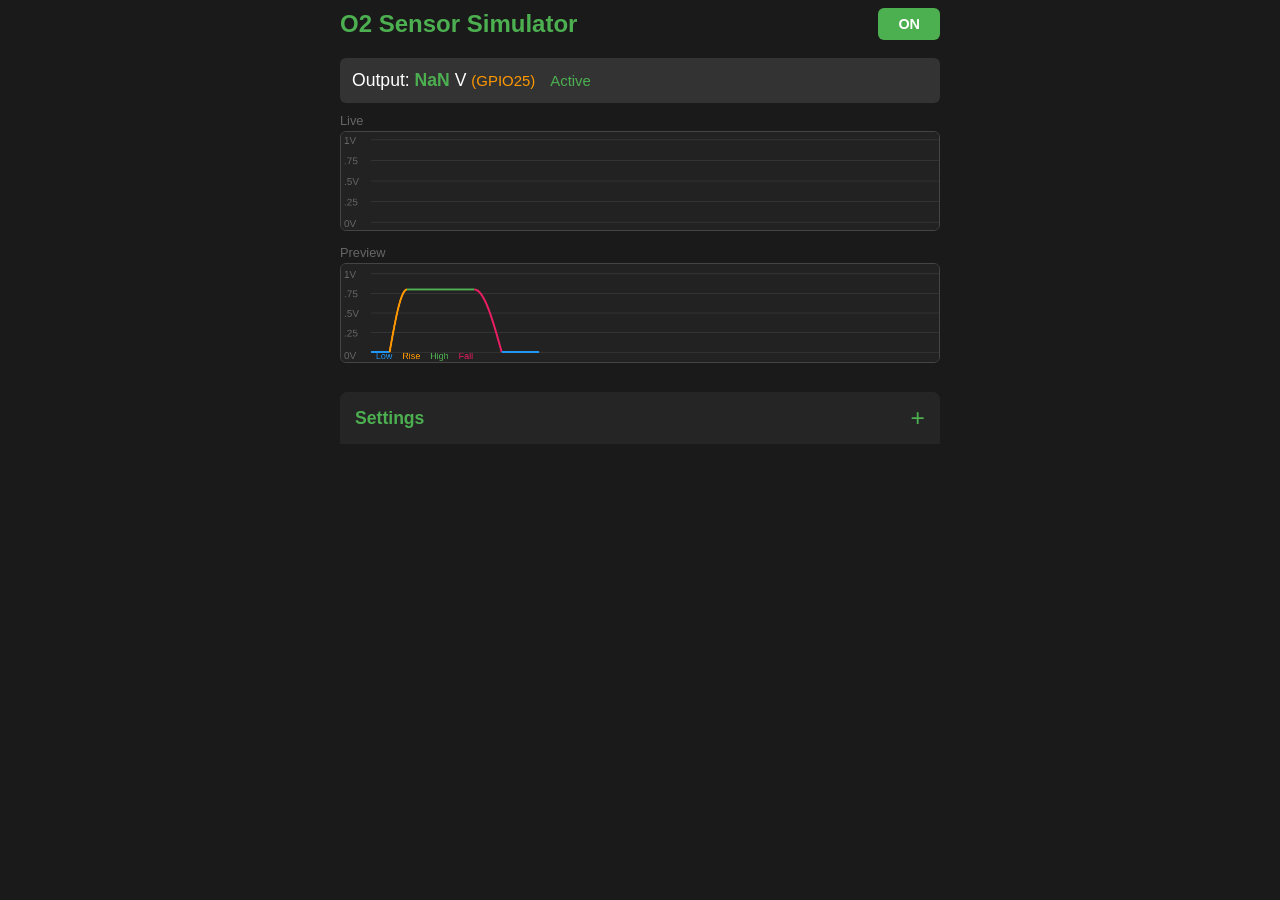
==== data/index.html @ bafab9a0 "ESP32 port with web interface - Ported from Teensy to ESP32 with WiFi/web control - Web UI with live" ====
<!DOCTYPE html>
<html>
<head>
  <title>O2 Simulator</title>
  <meta name="viewport" content="width=device-width, initial-scale=1, maximum-scale=1, user-scalable=no">
  <link rel="stylesheet" href="style.css">
</head>
<body>
  <div class="sticky-header">
    <div class="header-row">
      <h1>O2 Sensor Simulator</h1>
      <button id="toggleBtn" class="btn-toggle" onclick="toggleOutput()">ON</button>
    </div>
    <div class="status">Output: <span id="voltage">0.00</span> V <span class="pin-label">(GPIO25)</span> <span id="outputStatus" class="output-active">Active</span></div>

    <div class="graph-label">Live</div>
    <canvas id="liveTrace" title="Double-click to toggle colors"></canvas>

    <div class="graph-label">Preview</div>
    <canvas id="waveform"></canvas>
  </div>

  <div class="container">
    <details class="settings-panel">
      <summary>Settings</summary>
      <div class="settings-content">
        <div class="settings-scroll">
          <h2>Voltage</h2>
          <div class="grid">
            <div class="form-group">
              <label>Min Voltage (V)</label>
              <input type="number" id="minVoltage" step="0.1" min="0" max="1" inputmode="decimal" title="Lean signal voltage (typical 0.1-0.2V)">
            </div>
            <div class="form-group">
              <label>Max Voltage (V)</label>
              <input type="number" id="maxVoltage" step="0.1" min="0" max="1" inputmode="decimal" title="Rich signal voltage (typical 0.7-0.9V)">
            </div>
          </div>

          <h2>Transition Times</h2>
          <div class="grid">
            <div class="form-group">
              <label class="color-rise">Rise Time (Sec)</label>
              <input type="number" id="riseTime" step="0.1" min="0.1" max="10" inputmode="decimal" title="Time to transition from low to high voltage">
            </div>
            <div class="form-group">
              <label class="color-fall">Fall Time (Sec)</label>
              <input type="number" id="fallTime" step="0.1" min="0.1" max="10" inputmode="decimal" title="Time to transition from high to low voltage">
            </div>
          </div>

          <h2>Hold Times</h2>
          <div class="grid">
            <div class="form-group">
              <label class="color-high">Min High (Sec)</label>
              <input type="number" id="minHighTime" step="0.25" min="0.25" max="30" inputmode="decimal" title="Minimum time to hold at high voltage (random between min/max)">
            </div>
            <div class="form-group">
              <label class="color-high">Max High (Sec)</label>
              <input type="number" id="maxHighTime" step="0.25" min="0.25" max="30" inputmode="decimal" title="Maximum time to hold at high voltage (random between min/max)">
            </div>
            <div class="form-group">
              <label class="color-low">Min Low (Sec)</label>
              <input type="number" id="minLowTime" step="0.25" min="0.25" max="30" inputmode="decimal" title="Minimum time to hold at low voltage (random between min/max)">
            </div>
            <div class="form-group">
              <label class="color-low">Max Low (Sec)</label>
              <input type="number" id="maxLowTime" step="0.25" min="0.25" max="30" inputmode="decimal" title="Maximum time to hold at low voltage (random between min/max)">
            </div>
          </div>

          <h2>Presets</h2>
          <div class="preset-buttons">
            <button onclick="loadPreset('normal')" class="btn-preset">Normal</button>
            <button onclick="loadPreset('aggressive')" class="btn-preset">Aggressive</button>
            <button onclick="loadPreset('slow')" class="btn-preset">Slow</button>
          </div>

          <h2>Config</h2>
          <div class="config-buttons">
            <button onclick="exportConfig()" class="btn-export">Export</button>
            <button onclick="document.getElementById('importFile').click()" class="btn-import">Import</button>
            <input type="file" id="importFile" accept=".json" onchange="importConfig(this)" style="display:none">
          </div>
        </div>

        <div class="settings-footer">
          <div class="footer-left">
            <a href="/firmware" class="btn-firmware">FW Update</a>
            <span class="version-info" id="versionInfo">v--</span>
          </div>
          <div class="btn-group-right">
            <button onclick="loadConfig()" class="btn-secondary">Reset</button>
            <button onclick="applyConfig()">Apply</button>
          </div>
        </div>
      </div>
    </details>
  </div>

  <script src="app.js"></script>
</body>
</html>
---- data/style.css ----
* { box-sizing: border-box; }

body {
  font-family: -apple-system, BlinkMacSystemFont, 'Segoe UI', Roboto, sans-serif;
  margin: 0;
  padding: 15px;
  background: #1a1a1a;
  color: #fff;
  height: 100vh;
  overflow: hidden;
}

h1 {
  color: #4CAF50;
  font-size: 1.5em;
  margin: 15px 0 10px 0;
}

.sticky-header {
  background: #1a1a1a;
  padding: 0 15px 10px 15px;
  margin: -15px -15px 0 -15px;
  max-width: 630px;
  margin-left: auto;
  margin-right: auto;
}

@media (min-width: 631px) {
  .sticky-header {
    margin-left: calc((100% - 630px) / 2);
    margin-right: calc((100% - 630px) / 2);
  }
}

h2 {
  font-size: 1.2em;
  margin: 20px 0 10px 0;
}

.container {
  max-width: 600px;
  margin: 0 auto;
}

.form-group {
  margin: 12px 0;
}

label {
  display: block;
  margin-bottom: 5px;
  color: #aaa;
  font-size: 0.9em;
}

input[type="number"] {
  width: 100%;
  max-width: 150px;
  padding: 10px;
  background: #333;
  border: 1px solid #555;
  color: #fff;
  border-radius: 6px;
  font-size: 16px;
}

button {
  background: #4CAF50;
  color: white;
  padding: 12px 24px;
  border: none;
  cursor: pointer;
  border-radius: 6px;
  margin: 5px;
  font-size: 1em;
  touch-action: manipulation;
}

button:hover,
button:active {
  background: #45a049;
}

.btn-secondary {
  background: #666;
}

.btn-secondary:hover,
.btn-secondary:active {
  background: #555;
}

canvas {
  width: 100%;
  height: 100px;
  background: #222;
  border: 1px solid #444;
  border-radius: 6px;
}

.graph-label {
  font-size: 0.8em;
  color: #666;
  margin: 10px 0 3px 0;
}

.status {
  padding: 12px;
  background: #333;
  border-radius: 6px;
  margin: 10px 0;
  font-size: 1.1em;
}

.status span#voltage {
  color: #4CAF50;
  font-weight: bold;
}

.status .pin-label {
  color: #FF9800 !important;
  font-weight: normal;
  font-size: 0.85em;
}

.grid {
  display: grid;
  grid-template-columns: 1fr 1fr;
  gap: 10px;
}

@media (max-width: 400px) {
  .grid {
    grid-template-columns: 1fr;
  }
  input[type="number"] {
    max-width: 100%;
  }
}

.btn-group {
  margin-top: 20px;
  text-align: center;
}

/* Waveform color-coded labels */
.color-low { color: #2196F3; }
.color-rise { color: #FF9800; }
.color-high { color: #4CAF50; }
.color-fall { color: #E91E63; }

/* Collapsible settings panel */
.settings-panel {
  background: #252525;
  border-radius: 8px;
  margin-top: 15px;
}

.settings-panel summary {
  position: sticky;
  top: 0;
  z-index: 50;
  background: #252525;
  padding: 12px 15px;
  cursor: pointer;
  font-size: 1.1em;
  font-weight: bold;
  color: #4CAF50;
  list-style: none;
  display: flex;
  justify-content: space-between;
  align-items: center;
  border-radius: 8px 8px 0 0;
}

.settings-panel[open] .settings-content {
  display: flex;
  flex-direction: column;
  max-height: calc(100vh - 460px);
}

.settings-panel summary::-webkit-details-marker {
  display: none;
}

.settings-panel summary::after {
  content: '+';
  font-size: 1.4em;
  font-weight: normal;
  transition: transform 0.5s ease;
}

.settings-panel[open] summary::after {
  content: '+';
  transform: rotate(45deg);
}

.settings-content {
  padding: 0 15px 15px 15px;
  display: none;
  animation: slideDown 0.5s ease;
}

.settings-panel[open] .settings-content {
  display: flex;
}

@keyframes slideDown {
  from {
    opacity: 0;
    transform: translateY(-10px);
  }
  to {
    opacity: 1;
    transform: translateY(0);
  }
}

@keyframes slideUp {
  from {
    opacity: 1;
    transform: translateY(0);
  }
  to {
    opacity: 0;
    transform: translateY(-10px);
  }
}

.settings-content.closing {
  animation: slideUp 0.5s ease;
}

.settings-panel.closing {
  animation: panelFadeOut 0.5s ease forwards;
}

@keyframes panelFadeOut {
  from {
    background: #252525;
  }
  to {
    background: transparent;
  }
}

.settings-content h2 {
  margin-top: 15px;
}

.settings-scroll {
  flex: 1;
  overflow-y: auto;
  padding-right: 5px;
}

.settings-scroll h2:first-child {
  margin-top: 0;
}

.settings-footer {
  flex-shrink: 0;
  display: flex;
  justify-content: space-between;
  align-items: center;
  padding-top: 10px;
  border-top: 1px solid #444;
  margin-top: 10px;
}

.btn-group-right {
  display: flex;
  gap: 5px;
}

.btn-group-right button {
  margin: 0;
}

.btn-firmware {
  background: #FF9800;
  color: #1a1a1a;
  padding: 10px 16px;
  border-radius: 6px;
  text-decoration: none;
  font-weight: bold;
  font-size: 0.9em;
}

.btn-firmware:hover {
  background: #ffb74d;
}

/* Header row with toggle button */
.header-row {
  display: flex;
  justify-content: space-between;
  align-items: center;
}

.header-row h1 {
  margin: 10px 0;
}

.btn-toggle {
  padding: 8px 20px;
  font-size: 0.9em;
  font-weight: bold;
  margin: 0;
}

.btn-toggle.off {
  background: #e74c3c;
}

.btn-toggle.off:hover {
  background: #c0392b;
}

/* Output status indicator */
.output-active {
  color: #4CAF50;
  font-size: 0.85em;
  margin-left: 10px;
}

.output-disabled {
  color: #e74c3c;
  font-size: 0.85em;
  margin-left: 10px;
}

/* Preset buttons */
.preset-buttons {
  display: flex;
  gap: 8px;
  flex-wrap: wrap;
}

.btn-preset {
  padding: 8px 16px;
  font-size: 0.85em;
  margin: 0;
}

.btn-preset:nth-child(1) {
  background: #4CAF50;
}
.btn-preset:nth-child(1):hover {
  background: #45a049;
}

.btn-preset:nth-child(2) {
  background: #FF9800;
}
.btn-preset:nth-child(2):hover {
  background: #e68a00;
}

.btn-preset:nth-child(3) {
  background: #3498db;
}
.btn-preset:nth-child(3):hover {
  background: #2980b9;
}

/* Config export/import buttons */
.config-buttons {
  display: flex;
  gap: 8px;
  align-items: center;
}

.btn-export,
.btn-import {
  display: inline-flex;
  align-items: center;
  justify-content: center;
  padding: 0 16px;
  height: 34px;
  border-radius: 6px;
  font-family: inherit;
  font-size: 0.85em;
  font-weight: bold;
  text-decoration: none;
  cursor: pointer;
  box-sizing: border-box;
  border: none;
  line-height: 1;
}

.btn-export {
  background: #9b59b6;
  color: white;
}

.btn-export:hover {
  background: #8e44ad;
}

.btn-import {
  background: #1abc9c;
  color: white;
}

.btn-import:hover {
  background: #16a085;
}

.btn-import input[type="file"] {
  display: none;
}

/* Footer left section */
.footer-left {
  display: flex;
  align-items: center;
  gap: 10px;
}

.version-info {
  color: #666;
  font-size: 0.8em;
}

/* Toast notifications */
.toast {
  position: fixed;
  top: 20px;
  left: 50%;
  transform: translateX(-50%) translateY(-100px);
  background: #4CAF50;
  color: white;
  padding: 12px 24px;
  border-radius: 6px;
  font-size: 0.9em;
  font-weight: bold;
  z-index: 9999;
  opacity: 0;
  transition: transform 0.3s ease, opacity 0.3s ease;
  box-shadow: 0 4px 12px rgba(0, 0, 0, 0.4);
}

.toast.show {
  transform: translateX(-50%) translateY(0);
  opacity: 1;
}

.toast-error {
  background: #e74c3c;
}
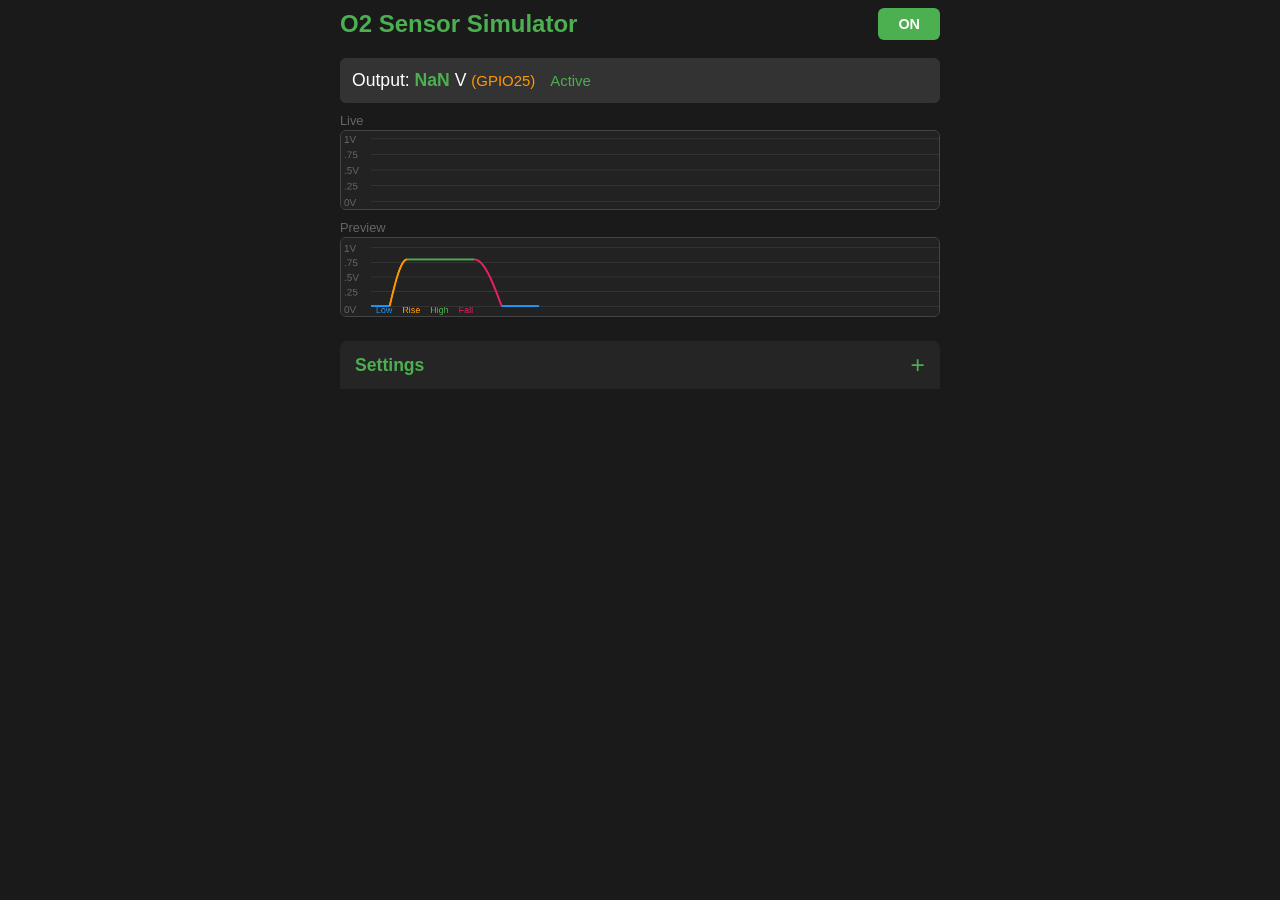
==== commit 6fc2a42b: "Improve mobile/desktop UI and add settings change tracking - Add desktop compact layout via media qu" ====
--- a/data/index.html
+++ b/data/index.html
@@ -29,11 +29,11 @@
           <div class="grid">
             <div class="form-group">
               <label>Min Voltage (V)</label>
-              <input type="number" id="minVoltage" step="0.1" min="0" max="1" inputmode="decimal" title="Lean signal voltage (typical 0.1-0.2V)">
+              <input type="number" id="minVoltage" step="0.1" min="0" max="1" inputmode="decimal" value="0" title="Lean signal voltage (typical 0.1-0.2V)">
             </div>
             <div class="form-group">
               <label>Max Voltage (V)</label>
-              <input type="number" id="maxVoltage" step="0.1" min="0" max="1" inputmode="decimal" title="Rich signal voltage (typical 0.7-0.9V)">
+              <input type="number" id="maxVoltage" step="0.1" min="0" max="1" inputmode="decimal" value="0.8" title="Rich signal voltage (typical 0.7-0.9V)">
             </div>
           </div>
 
@@ -41,11 +41,11 @@
           <div class="grid">
             <div class="form-group">
               <label class="color-rise">Rise Time (Sec)</label>
-              <input type="number" id="riseTime" step="0.1" min="0.1" max="10" inputmode="decimal" title="Time to transition from low to high voltage">
+              <input type="number" id="riseTime" step="0.1" min="0.1" max="10" inputmode="decimal" value="0.7" title="Time to transition from low to high voltage">
             </div>
             <div class="form-group">
               <label class="color-fall">Fall Time (Sec)</label>
-              <input type="number" id="fallTime" step="0.1" min="0.1" max="10" inputmode="decimal" title="Time to transition from high to low voltage">
+              <input type="number" id="fallTime" step="0.1" min="0.1" max="10" inputmode="decimal" value="1.1" title="Time to transition from high to low voltage">
             </div>
           </div>
 
@@ -53,19 +53,19 @@
           <div class="grid">
             <div class="form-group">
               <label class="color-high">Min High (Sec)</label>
-              <input type="number" id="minHighTime" step="0.25" min="0.25" max="30" inputmode="decimal" title="Minimum time to hold at high voltage (random between min/max)">
+              <input type="number" id="minHighTime" step="0.25" min="0.25" max="15" inputmode="decimal" value="1.25" title="Minimum time to hold at high voltage (random between min/max)">
             </div>
             <div class="form-group">
               <label class="color-high">Max High (Sec)</label>
-              <input type="number" id="maxHighTime" step="0.25" min="0.25" max="30" inputmode="decimal" title="Maximum time to hold at high voltage (random between min/max)">
+              <input type="number" id="maxHighTime" step="0.25" min="0.25" max="15" inputmode="decimal" value="10" title="Maximum time to hold at high voltage (random between min/max)">
             </div>
             <div class="form-group">
               <label class="color-low">Min Low (Sec)</label>
-              <input type="number" id="minLowTime" step="0.25" min="0.25" max="30" inputmode="decimal" title="Minimum time to hold at low voltage (random between min/max)">
+              <input type="number" id="minLowTime" step="0.25" min="0.25" max="15" inputmode="decimal" value="1.25" title="Minimum time to hold at low voltage (random between min/max)">
             </div>
             <div class="form-group">
               <label class="color-low">Max Low (Sec)</label>
-              <input type="number" id="maxLowTime" step="0.25" min="0.25" max="30" inputmode="decimal" title="Maximum time to hold at low voltage (random between min/max)">
+              <input type="number" id="maxLowTime" step="0.25" min="0.25" max="15" inputmode="decimal" value="5" title="Maximum time to hold at low voltage (random between min/max)">
             </div>
           </div>
 
--- a/data/style.css
+++ b/data/style.css
@@ -6,8 +6,8 @@
   padding: 15px;
   background: #1a1a1a;
   color: #fff;
-  height: 100vh;
-  overflow: hidden;
+  min-height: 100vh;
+  overflow-y: auto;
 }
 
 h1 {
@@ -176,7 +176,6 @@
 .settings-panel[open] .settings-content {
   display: flex;
   flex-direction: column;
-  max-height: calc(100vh - 460px);
 }
 
 .settings-panel summary::-webkit-details-marker {
@@ -198,7 +197,7 @@
 .settings-content {
   padding: 0 15px 15px 15px;
   display: none;
-  animation: slideDown 0.5s ease;
+  animation: slideDown 0.3s ease;
 }
 
 .settings-panel[open] .settings-content {
@@ -250,7 +249,7 @@
 
 .settings-scroll {
   flex: 1;
-  overflow-y: auto;
+  overflow-y: scroll;
   padding-right: 5px;
 }
 
@@ -263,9 +262,78 @@
   display: flex;
   justify-content: space-between;
   align-items: center;
-  padding-top: 10px;
+  padding: 12px 0 5px 0;
   border-top: 1px solid #444;
   margin-top: 10px;
+  gap: 8px;
+  background: #252525;
+}
+
+@media (max-width: 420px) {
+  h1 {
+    font-size: 1.25em;
+    margin: 10px 0 8px 0;
+  }
+  .status {
+    padding: 10px;
+    font-size: 1em;
+  }
+  .settings-panel {
+    margin-top: 8px;
+  }
+  .settings-panel summary {
+    padding: 10px 12px;
+    font-size: 1em;
+  }
+  .settings-content h2 {
+    font-size: 0.9em;
+    margin: 10px 0 6px 0;
+  }
+  .form-group {
+    margin: 5px 0;
+  }
+  label {
+    margin-bottom: 2px;
+    font-size: 0.85em;
+  }
+  input[type="number"] {
+    padding: 8px;
+    font-size: 15px;
+  }
+  .settings-footer {
+    gap: 8px;
+    padding-bottom: 10px;
+  }
+  .btn-firmware {
+    padding: 8px 12px;
+    font-size: 0.8em;
+  }
+  .btn-group-right button {
+    padding: 10px 14px;
+    font-size: 0.85em;
+  }
+  .graph-label {
+    margin: 4px 0 2px 0;
+    font-size: 0.75em;
+  }
+  canvas {
+    height: 80px;
+  }
+  .preset-buttons {
+    gap: 6px;
+  }
+  .btn-preset {
+    padding: 6px 12px;
+    font-size: 0.8em;
+  }
+  .config-buttons {
+    gap: 6px;
+  }
+  .btn-export, .btn-import {
+    padding: 0 12px;
+    height: 30px;
+    font-size: 0.8em;
+  }
 }
 
 .btn-group-right {
@@ -275,6 +343,10 @@
 
 .btn-group-right button {
   margin: 0;
+}
+
+.btn-group-right button:disabled {
+  cursor: not-allowed;
 }
 
 .btn-firmware {
@@ -449,3 +521,45 @@
 .toast-error {
   background: #e74c3c;
 }
+
+/* Desktop compact layout */
+@media (min-width: 421px) {
+  .form-group {
+    margin: 6px 0;
+  }
+  label {
+    margin-bottom: 3px;
+  }
+  h2 {
+    font-size: 1em;
+    margin: 12px 0 6px 0;
+  }
+  .settings-content h2 {
+    margin-top: 10px;
+  }
+  .grid {
+    gap: 8px;
+  }
+  .settings-panel {
+    margin-top: 10px;
+  }
+  .settings-panel summary {
+    padding: 10px 15px;
+  }
+  .settings-content {
+    padding: 0 12px 12px 12px;
+  }
+  .settings-footer {
+    padding: 10px 0 3px 0;
+    margin-top: 8px;
+  }
+  input[type="number"] {
+    padding: 8px;
+  }
+  .graph-label {
+    margin: 6px 0 2px 0;
+  }
+  canvas {
+    height: 80px;
+  }
+}
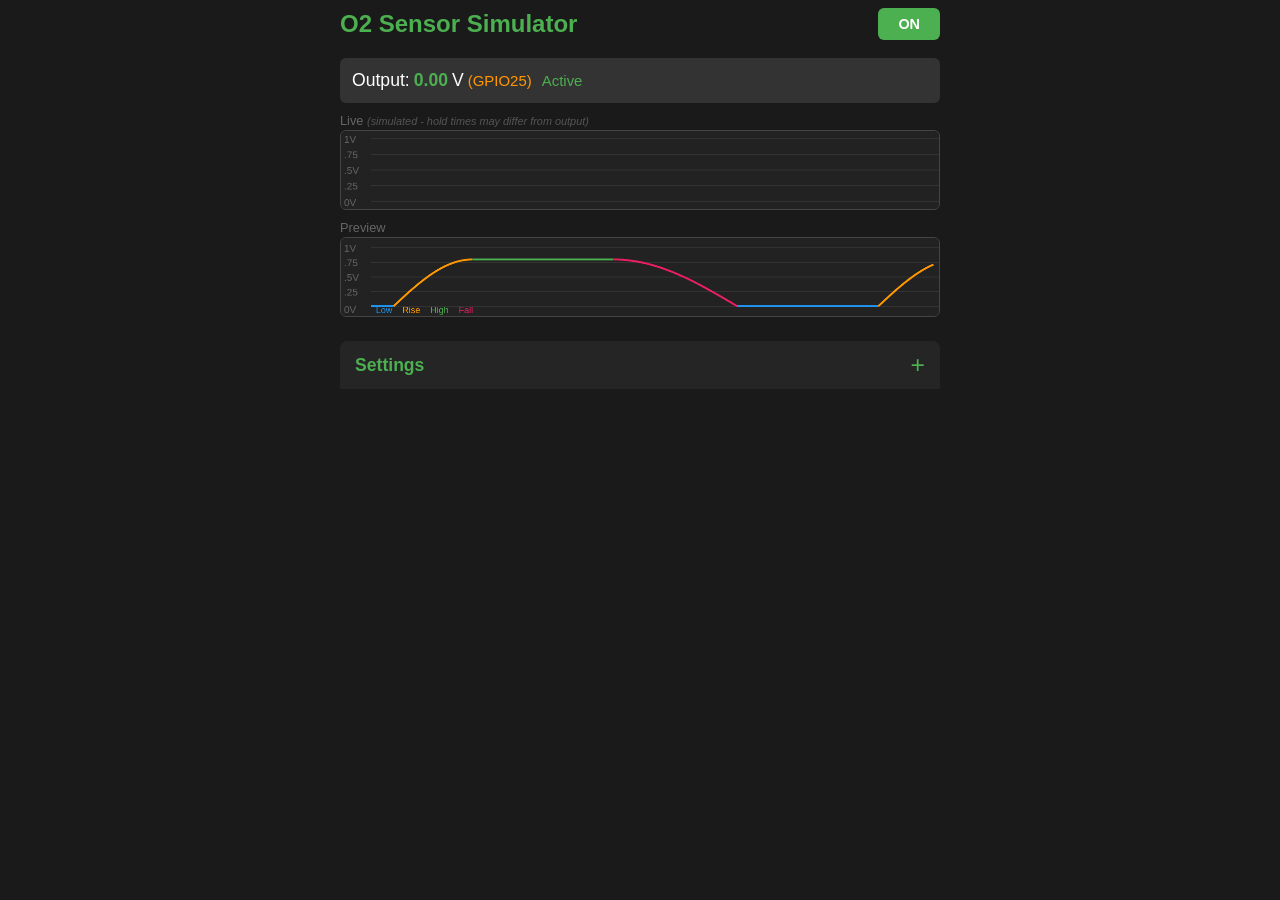
==== commit d154244a: "Show 0V when output disabled, add simulated graph note - Live graph shows 0V flat line when output i" ====
--- a/data/index.html
+++ b/data/index.html
@@ -13,7 +13,7 @@
     </div>
     <div class="status">Output: <span id="voltage">0.00</span> V <span class="pin-label">(GPIO25)</span> <span id="outputStatus" class="output-active">Active</span></div>
 
-    <div class="graph-label">Live</div>
+    <div class="graph-label">Live <span class="graph-note">(simulated - hold times may differ from output)</span></div>
     <canvas id="liveTrace" title="Double-click to toggle colors"></canvas>
 
     <div class="graph-label">Preview</div>
@@ -26,11 +26,12 @@
       <div class="settings-content">
         <div class="settings-scroll">
           <h2>Voltage</h2>
-          <div class="grid">
+          <div class="linked-row">
             <div class="form-group">
               <label>Min Voltage (V)</label>
               <input type="number" id="minVoltage" step="0.1" min="0" max="1" inputmode="decimal" value="0" title="Lean signal voltage (typical 0.1-0.2V)">
             </div>
+            <span class="btn-link-spacer"></span>
             <div class="form-group">
               <label>Max Voltage (V)</label>
               <input type="number" id="maxVoltage" step="0.1" min="0" max="1" inputmode="decimal" value="0.8" title="Rich signal voltage (typical 0.7-0.9V)">
@@ -38,11 +39,12 @@
           </div>
 
           <h2>Transition Times</h2>
-          <div class="grid">
+          <div class="linked-row">
             <div class="form-group">
               <label class="color-rise">Rise Time (Sec)</label>
               <input type="number" id="riseTime" step="0.1" min="0.1" max="10" inputmode="decimal" value="0.7" title="Time to transition from low to high voltage">
             </div>
+            <button type="button" class="btn-link" id="linkTransition" onclick="toggleLink('Transition')" title="Link rise/fall times">&#x1F517;</button>
             <div class="form-group">
               <label class="color-fall">Fall Time (Sec)</label>
               <input type="number" id="fallTime" step="0.1" min="0.1" max="10" inputmode="decimal" value="1.1" title="Time to transition from high to low voltage">
@@ -50,22 +52,26 @@
           </div>
 
           <h2>Hold Times</h2>
-          <div class="grid">
+          <div class="linked-row">
             <div class="form-group">
               <label class="color-high">Min High (Sec)</label>
-              <input type="number" id="minHighTime" step="0.25" min="0.25" max="15" inputmode="decimal" value="1.25" title="Minimum time to hold at high voltage (random between min/max)">
+              <input type="number" id="minHighTime" step="0.25" min="0.25" max="15" inputmode="decimal" value="1.25" title="Minimum time to hold at high voltage">
             </div>
+            <button type="button" class="btn-link" id="linkHigh" onclick="toggleLink('High')" title="Link min/max values">&#x1F517;</button>
             <div class="form-group">
               <label class="color-high">Max High (Sec)</label>
-              <input type="number" id="maxHighTime" step="0.25" min="0.25" max="15" inputmode="decimal" value="10" title="Maximum time to hold at high voltage (random between min/max)">
+              <input type="number" id="maxHighTime" step="0.25" min="0.25" max="15" inputmode="decimal" value="10" title="Maximum time to hold at high voltage">
             </div>
+          </div>
+          <div class="linked-row">
             <div class="form-group">
               <label class="color-low">Min Low (Sec)</label>
-              <input type="number" id="minLowTime" step="0.25" min="0.25" max="15" inputmode="decimal" value="1.25" title="Minimum time to hold at low voltage (random between min/max)">
+              <input type="number" id="minLowTime" step="0.25" min="0.25" max="15" inputmode="decimal" value="1.25" title="Minimum time to hold at low voltage">
             </div>
+            <button type="button" class="btn-link" id="linkLow" onclick="toggleLink('Low')" title="Link min/max values">&#x1F517;</button>
             <div class="form-group">
               <label class="color-low">Max Low (Sec)</label>
-              <input type="number" id="maxLowTime" step="0.25" min="0.25" max="15" inputmode="decimal" value="5" title="Maximum time to hold at low voltage (random between min/max)">
+              <input type="number" id="maxLowTime" step="0.25" min="0.25" max="15" inputmode="decimal" value="5" title="Maximum time to hold at low voltage">
             </div>
           </div>
 
--- a/data/style.css
+++ b/data/style.css
@@ -104,7 +104,16 @@
   margin: 10px 0 3px 0;
 }
 
+.graph-note {
+  font-size: 0.85em;
+  color: #555;
+  font-style: italic;
+}
+
 .status {
+  display: flex;
+  align-items: baseline;
+  gap: 4px;
   padding: 12px;
   background: #333;
   border-radius: 6px;
@@ -127,6 +136,49 @@
   display: grid;
   grid-template-columns: 1fr 1fr;
   gap: 10px;
+}
+
+/* Linked min/max row */
+.linked-row {
+  display: flex;
+  align-items: flex-end;
+  gap: 6px;
+  margin-bottom: 8px;
+}
+
+.linked-row .form-group {
+  flex: 1;
+  margin: 0;
+}
+
+.linked-row input[type="number"] {
+  max-width: 100%;
+}
+
+.btn-link {
+  background: transparent;
+  border: none;
+  font-size: 1.2em;
+  padding: 8px 4px;
+  margin: 0;
+  cursor: pointer;
+  opacity: 0.4;
+  transition: opacity 0.2s;
+  filter: grayscale(100%);
+}
+
+.btn-link:hover {
+  opacity: 0.7;
+}
+
+.btn-link.linked {
+  opacity: 1;
+  filter: none;
+}
+
+.btn-link-spacer {
+  width: 36px;
+  flex-shrink: 0;
 }
 
 @media (max-width: 400px) {
@@ -253,6 +305,24 @@
   padding-right: 5px;
 }
 
+/* Custom scrollbar (WebKit browsers) */
+.settings-scroll::-webkit-scrollbar {
+  width: 6px;
+}
+
+.settings-scroll::-webkit-scrollbar-track {
+  background: transparent;
+}
+
+.settings-scroll::-webkit-scrollbar-thumb {
+  background: #444;
+  border-radius: 3px;
+}
+
+.settings-scroll::-webkit-scrollbar-thumb:hover {
+  background: #555;
+}
+
 .settings-scroll h2:first-child {
   margin-top: 0;
 }
@@ -393,13 +463,13 @@
 .output-active {
   color: #4CAF50;
   font-size: 0.85em;
-  margin-left: 10px;
+  margin-left: 6px;
 }
 
 .output-disabled {
   color: #e74c3c;
   font-size: 0.85em;
-  margin-left: 10px;
+  margin-left: 6px;
 }
 
 /* Preset buttons */
@@ -522,6 +592,38 @@
   background: #e74c3c;
 }
 
+/* Disconnected overlay */
+.disconnect-overlay {
+  position: fixed;
+  top: 0;
+  left: 0;
+  right: 0;
+  bottom: 0;
+  background: rgba(0, 0, 0, 0.7);
+  display: flex;
+  justify-content: center;
+  align-items: center;
+  z-index: 9999;
+}
+
+.disconnect-card {
+  background: #333;
+  padding: 24px 32px;
+  border-radius: 12px;
+  text-align: center;
+  box-shadow: 0 8px 32px rgba(0, 0, 0, 0.5);
+}
+
+.disconnect-card h2 {
+  color: #e74c3c;
+  margin: 0 0 8px 0;
+}
+
+.disconnect-card p {
+  color: #aaa;
+  margin: 0;
+}
+
 /* Desktop compact layout */
 @media (min-width: 421px) {
   .form-group {
